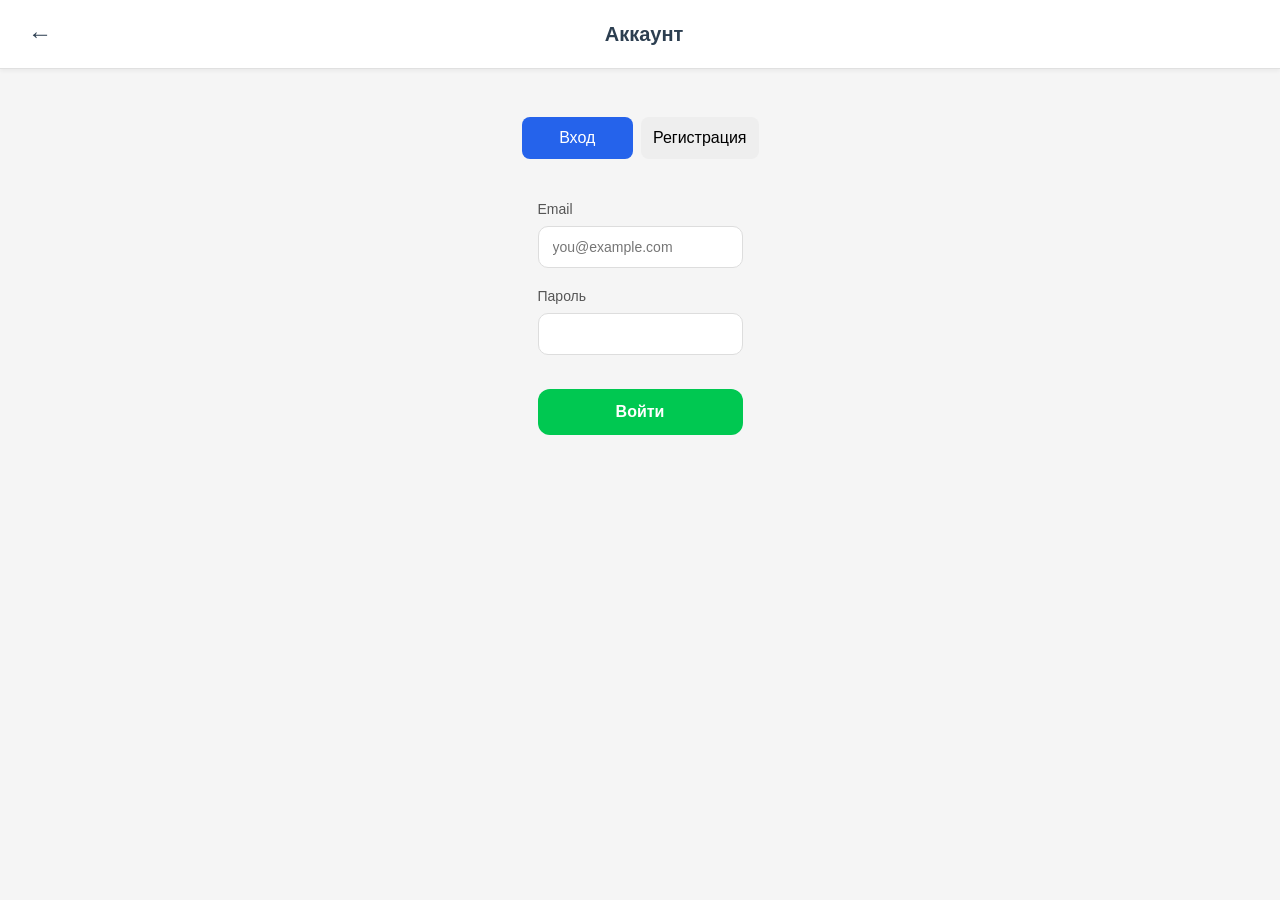
==== web/auth.html @ 5b837777 "first commit" ====
<!DOCTYPE html>
<html lang="ru">
<head>
    <meta charset="UTF-8">
    <meta name="viewport" content="width=device-width, initial-scale=1.0">
    <title>Вход — Auto Ads</title>
    <link rel="stylesheet" href="css/style.css">
    <style>
        .auth-wrap { max-width: 420px; margin: 2rem auto; padding: 1rem; }
        .auth-tabs { display: flex; gap: 0.5rem; margin-bottom: 1.5rem; }
        .auth-tabs button { flex: 1; padding: 0.75rem; border: none; background: #eee; cursor: pointer; border-radius: 8px; font-size: 1rem; }
        .auth-tabs button.active { background: #2563eb; color: #fff; }
        .auth-panel { display: none; }
        .auth-panel.active { display: block; }
        .auth-error { color: #b91c1c; margin-bottom: 1rem; font-size: 0.9rem; }
        .auth-hint { font-size: 0.85rem; color: #666; margin-top: 0.5rem; }
    </style>
</head>
<body>
    <div class="app">
        <header class="header">
            <button class="back-btn" onclick="location.href='index.html'">←</button>
            <h1>Аккаунт</h1>
            <span style="width:40px"></span>
        </header>

        <div class="auth-wrap">
            <div class="auth-tabs">
                <button type="button" id="tabLogin" class="active">Вход</button>
                <button type="button" id="tabRegister">Регистрация</button>
            </div>

            <div id="err" class="auth-error" style="display:none;"></div>

            <div id="panelLogin" class="auth-panel active">
                <form id="formLogin" class="ad-form">
                    <div class="form-group">
                        <label>Email</label>
                        <input type="email" id="loginEmail" required autocomplete="email" placeholder="you@example.com">
                    </div>
                    <div class="form-group">
                        <label>Пароль</label>
                        <input type="password" id="loginPassword" required autocomplete="current-password" minlength="8">
                    </div>
                    <button type="submit" class="submit-btn">Войти</button>
                </form>
            </div>

            <div id="panelRegister" class="auth-panel">
                <form id="formRegister" class="ad-form">
                    <div class="form-group">
                        <label>Email</label>
                        <input type="email" id="regEmail" required autocomplete="email">
                    </div>
                    <div class="form-group">
                        <label>Пароль</label>
                        <input type="password" id="regPassword" required autocomplete="new-password" minlength="8">
                        <div class="auth-hint">Не менее 8 символов</div>
                    </div>
                    <div class="form-row">
                        <div class="form-group">
                            <label>Имя</label>
                            <input type="text" id="regFirst" placeholder="Иван">
                        </div>
                        <div class="form-group">
                            <label>Фамилия</label>
                            <input type="text" id="regLast" placeholder="Иванов">
                        </div>
                    </div>
                    <button type="submit" class="submit-btn">Зарегистрироваться</button>
                </form>
            </div>
        </div>
    </div>

    <script src="js/auth.js"></script>
    <script src="js/api.js"></script>
    <script>
        const params = new URLSearchParams(window.location.search);
        const nextUrl = params.get('next') || 'index.html';

        function showErr(msg) {
            const el = document.getElementById('err');
            el.textContent = msg;
            el.style.display = msg ? 'block' : 'none';
        }

        document.getElementById('tabLogin').addEventListener('click', () => {
            document.getElementById('tabLogin').classList.add('active');
            document.getElementById('tabRegister').classList.remove('active');
            document.getElementById('panelLogin').classList.add('active');
            document.getElementById('panelRegister').classList.remove('active');
            showErr('');
        });
        document.getElementById('tabRegister').addEventListener('click', () => {
            document.getElementById('tabRegister').classList.add('active');
            document.getElementById('tabLogin').classList.remove('active');
            document.getElementById('panelRegister').classList.add('active');
            document.getElementById('panelLogin').classList.remove('active');
            showErr('');
        });

        document.getElementById('formLogin').addEventListener('submit', async (e) => {
            e.preventDefault();
            showErr('');
            try {
                await api.auth.login(
                    document.getElementById('loginEmail').value.trim(),
                    document.getElementById('loginPassword').value
                );
                window.location.href = nextUrl;
            } catch (err) {
                showErr(err.message || 'Ошибка входа');
            }
        });

        document.getElementById('formRegister').addEventListener('submit', async (e) => {
            e.preventDefault();
            showErr('');
            try {
                await api.auth.register(
                    document.getElementById('regEmail').value.trim(),
                    document.getElementById('regPassword').value,
                    document.getElementById('regFirst').value.trim() || null,
                    document.getElementById('regLast').value.trim() || null
                );
                window.location.href = nextUrl;
            } catch (err) {
                showErr(err.message || 'Ошибка регистрации');
            }
        });
    </script>
</body>
</html>
---- web/css/style.css ----
* {
    margin: 0;
    padding: 0;
    box-sizing: border-box;
}

:root {
    --primary: #2A6BFF;
    --primary-dark: #1E5AE8;
    --secondary: #FF6B2A;
    --success: #00C851;
    --danger: #ff4444;
    --warning: #ffbb33;
    --dark: #2c3e50;
    --light: #ecf0f1;
    --gray: #95a5a6;
    --white: #ffffff;
}

body {
    font-family: -apple-system, BlinkMacSystemFont, 'Segoe UI', Roboto, Helvetica, Arial, sans-serif;
    background: #f5f5f5;
    color: #333;
    line-height: 1.5;
}

.app {
    max-width: 100%;
    min-height: 100vh;
    display: flex;
    flex-direction: column;
    padding-bottom: 65px;
}

/* Header */
.header {
    background: var(--white);
    padding: 12px 16px;
    display: flex;
    justify-content: space-between;
    align-items: center;
    border-bottom: 1px solid #e0e0e0;
    position: sticky;
    top: 0;
    z-index: 100;
    box-shadow: 0 2px 4px rgba(0,0,0,0.05);
}

.header h1 {
    font-size: 20px;
    font-weight: 600;
    color: var(--dark);
}

.menu-btn, .profile-btn, .back-btn, .add-btn, .settings-btn {
    background: none;
    border: none;
    font-size: 24px;
    cursor: pointer;
    padding: 8px 12px;
    border-radius: 12px;
    transition: all 0.2s;
    color: var(--dark);
}

.menu-btn:hover, .profile-btn:hover, .back-btn:hover,
.add-btn:hover, .settings-btn:hover {
    background: #f0f0f0;
}

/* Search Section */
.search-section {
    padding: 12px 16px;
    background: var(--white);
    border-bottom: 1px solid #e0e0e0;
}

.search-bar {
    display: flex;
    gap: 8px;
    margin-bottom: 8px;
}

.search-bar input {
    flex: 1;
    padding: 12px 16px;
    border: 1px solid #ddd;
    border-radius: 24px;
    font-size: 14px;
    background: #f8f9fa;
    transition: all 0.2s;
}

.search-bar input:focus {
    outline: none;
    border-color: var(--primary);
    background: var(--white);
}

.search-bar button {
    padding: 12px 20px;
    background: var(--primary);
    color: white;
    border: none;
    border-radius: 24px;
    font-size: 14px;
    font-weight: 500;
    cursor: pointer;
    transition: background 0.2s;
}

.search-bar button:hover {
    background: var(--primary-dark);
}

.toggle-filters {
    width: 100%;
    padding: 10px;
    background: #f0f0f0;
    border: none;
    border-radius: 12px;
    font-size: 14px;
    cursor: pointer;
    transition: background 0.2s;
}

.toggle-filters:hover {
    background: #e0e0e0;
}

.filters {
    margin-top: 12px;
    padding: 16px;
    background: #f8f9fa;
    border-radius: 12px;
    animation: slideDown 0.3s ease;
}

@keyframes slideDown {
    from {
        opacity: 0;
        transform: translateY(-10px);
    }
    to {
        opacity: 1;
        transform: translateY(0);
    }
}

.filters select,
.filters input {
    width: 100%;
    margin-bottom: 10px;
    padding: 10px 12px;
    border: 1px solid #ddd;
    border-radius: 8px;
    font-size: 14px;
}

.filter-row {
    display: grid;
    grid-template-columns: 1fr 1fr;
    gap: 8px;
    margin-bottom: 10px;
}

.apply-btn {
    width: 100%;
    padding: 12px;
    background: var(--success);
    color: white;
    border: none;
    border-radius: 8px;
    font-size: 14px;
    font-weight: 500;
    cursor: pointer;
    transition: opacity 0.2s;
}

.apply-btn:hover {
    opacity: 0.9;
}

/* Ads Grid */
.ads-grid {
    flex: 1;
    padding: 16px;
    display: grid;
    grid-template-columns: repeat(auto-fill, minmax(160px, 1fr));
    gap: 12px;
}

.ad-card {
    background: var(--white);
    border-radius: 12px;
    overflow: hidden;
    box-shadow: 0 2px 8px rgba(0,0,0,0.1);
    cursor: pointer;
    transition: transform 0.2s, box-shadow 0.2s;
}

.ad-card:hover {
    transform: translateY(-2px);
    box-shadow: 0 4px 12px rgba(0,0,0,0.15);
}

.ad-card img {
    width: 100%;
    height: 140px;
    object-fit: cover;
    background: #f0f0f0;
}

.ad-info {
    padding: 12px;
}

.ad-info h3 {
    font-size: 15px;
    font-weight: 600;
    margin-bottom: 4px;
    white-space: nowrap;
    overflow: hidden;
    text-overflow: ellipsis;
}

.ad-year {
    font-size: 12px;
    color: #666;
    margin-bottom: 4px;
}

.ad-price {
    font-weight: bold;
    color: var(--primary);
    margin-bottom: 4px;
    font-size: 14px;
}

.ad-meta {
    font-size: 11px;
    color: #888;
    display: flex;
    justify-content: space-between;
}

/* Pagination */
.pagination {
    display: flex;
    justify-content: center;
    align-items: center;
    gap: 16px;
    padding: 16px;
    background: var(--white);
    border-top: 1px solid #e0e0e0;
}

.pagination button {
    padding: 8px 20px;
    background: var(--primary);
    color: white;
    border: none;
    border-radius: 24px;
    cursor: pointer;
    font-size: 14px;
    font-weight: 500;
    transition: background 0.2s;
}

.pagination button:hover:not(:disabled) {
    background: var(--primary-dark);
}

.pagination button:disabled {
    background: #ccc;
    cursor: not-allowed;
}

.page-info {
    font-size: 14px;
    color: #666;
}

/* Bottom Navigation */
.bottom-nav {
    display: flex;
    justify-content: space-around;
    padding: 8px 16px;
    background: var(--white);
    border-top: 1px solid #e0e0e0;
    position: fixed;
    bottom: 0;
    left: 0;
    right: 0;
    z-index: 100;
}

.nav-btn {
    background: none;
    border: none;
    display: flex;
    flex-direction: column;
    align-items: center;
    gap: 4px;
    padding: 8px 12px;
    border-radius: 12px;
    cursor: pointer;
    transition: all 0.2s;
    opacity: 0.5;
}

.nav-btn .nav-icon {
    font-size: 22px;
}

.nav-btn span:last-child {
    font-size: 11px;
    font-weight: 500;
}

.nav-btn.active {
    opacity: 1;
    color: var(--primary);
}

.nav-btn:hover {
    background: #f0f0f0;
}

/* Ad Detail */
.ad-detail {
    padding: 16px;
    flex: 1;
}

.ad-gallery {
    display: flex;
    overflow-x: auto;
    gap: 12px;
    margin-bottom: 20px;
    scroll-snap-type: x mandatory;
    -webkit-overflow-scrolling: touch;
}

.ad-gallery img {
    width: 100%;
    max-height: 300px;
    object-fit: cover;
    border-radius: 12px;
    scroll-snap-align: start;
    background: #f0f0f0;
}

.ad-detail-info {
    background: var(--white);
    border-radius: 16px;
    padding: 20px;
    margin-bottom: 16px;
    box-shadow: 0 2px 8px rgba(0,0,0,0.05);
}

.detail-row {
    display: flex;
    justify-content: space-between;
    padding: 12px 0;
    border-bottom: 1px solid #f0f0f0;
}

.detail-row:last-child {
    border-bottom: none;
}

.detail-label {
    color: #666;
    font-size: 14px;
}

.detail-value {
    font-weight: 500;
    color: var(--dark);
}

.description-text {
    margin-top: 12px;
    padding-top: 12px;
    border-top: 1px solid #f0f0f0;
    line-height: 1.6;
    color: #555;
}

.contact-bar {
    padding: 12px 16px;
    background: var(--white);
    border-top: 1px solid #e0e0e0;
    position: sticky;
    bottom: 65px;
}

.contact-btn {
    width: 100%;
    padding: 14px;
    background: var(--primary);
    color: white;
    border: none;
    border-radius: 12px;
    font-size: 16px;
    font-weight: 600;
    cursor: pointer;
    transition: background 0.2s;
}

.contact-btn:hover {
    background: var(--primary-dark);
}

/* Form */
.ad-form {
    padding: 16px;
}

.form-group {
    margin-bottom: 18px;
}

.form-group label {
    display: block;
    margin-bottom: 6px;
    font-size: 14px;
    font-weight: 500;
    color: #555;
}

.form-group input,
.form-group select,
.form-group textarea {
    width: 100%;
    padding: 12px 14px;
    border: 1px solid #ddd;
    border-radius: 10px;
    font-size: 14px;
    transition: border-color 0.2s;
}

.form-group input:focus,
.form-group select:focus,
.form-group textarea:focus {
    outline: none;
    border-color: var(--primary);
}

.form-row {
    display: grid;
    grid-template-columns: 1fr 1fr;
    gap: 12px;
}

.photo-upload {
    border: 2px dashed #ddd;
    border-radius: 12px;
    padding: 20px;
    text-align: center;
    cursor: pointer;
    transition: border-color 0.2s;
}

.photo-upload:hover {
    border-color: var(--primary);
}

.photo-preview {
    display: flex;
    flex-wrap: wrap;
    gap: 8px;
    margin-top: 12px;
}

.photo-preview img {
    width: 80px;
    height: 80px;
    object-fit: cover;
    border-radius: 8px;
    cursor: pointer;
    position: relative;
}

.photo-preview .remove-photo {
    position: absolute;
    top: -8px;
    right: -8px;
    background: var(--danger);
    color: white;
    border-radius: 50%;
    width: 20px;
    height: 20px;
    display: flex;
    align-items: center;
    justify-content: center;
    font-size: 12px;
    cursor: pointer;
}

.submit-btn {
    width: 100%;
    padding: 14px;
    background: var(--success);
    color: white;
    border: none;
    border-radius: 12px;
    font-size: 16px;
    font-weight: 600;
    cursor: pointer;
    margin-top: 16px;
    transition: opacity 0.2s;
}

.submit-btn:hover {
    opacity: 0.9;
}

/* Profile */
.profile-container {
    padding: 20px;
}

.profile-header {
    text-align: center;
    margin-bottom: 24px;
}

.profile-avatar {
    width: 80px;
    height: 80px;
    background: var(--primary);
    border-radius: 50%;
    display: flex;
    align-items: center;
    justify-content: center;
    margin: 0 auto 12px;
    font-size: 40px;
    color: white;
}

.profile-name {
    font-size: 20px;
    font-weight: 600;
    margin-bottom: 4px;
}

.profile-username {
    color: #666;
    font-size: 14px;
}

.stats-grid {
    display: grid;
    grid-template-columns: repeat(3, 1fr);
    gap: 12px;
    margin-bottom: 24px;
}

.stat-card {
    background: var(--white);
    padding: 16px;
    border-radius: 12px;
    text-align: center;
    box-shadow: 0 2px 4px rgba(0,0,0,0.05);
}

.stat-value {
    font-size: 24px;
    font-weight: bold;
    color: var(--primary);
}

.stat-label {
    font-size: 12px;
    color: #666;
    margin-top: 4px;
}

.profile-menu {
    background: var(--white);
    border-radius: 12px;
    overflow: hidden;
}

.menu-item {
    display: flex;
    justify-content: space-between;
    align-items: center;
    padding: 16px;
    border-bottom: 1px solid #f0f0f0;
    cursor: pointer;
    transition: background 0.2s;
}

.menu-item:hover {
    background: #f8f9fa;
}

.menu-item:last-child {
    border-bottom: none;
}

/* My Ads List */
.my-ads-list {
    padding: 16px;
}

.my-ad-card {
    background: var(--white);
    border-radius: 12px;
    margin-bottom: 12px;
    overflow: hidden;
    box-shadow: 0 2px 4px rgba(0,0,0,0.05);
}

.my-ad-content {
    display: flex;
    gap: 12px;
    padding: 12px;
}

.my-ad-image {
    width: 80px;
    height: 80px;
    object-fit: cover;
    border-radius: 8px;
}

.my-ad-info {
    flex: 1;
}

.my-ad-title {
    font-weight: 600;
    margin-bottom: 4px;
}

.my-ad-price {
    color: var(--primary);
    font-weight: bold;
    margin-bottom: 4px;
}

.my-ad-status {
    font-size: 12px;
    padding: 2px 8px;
    border-radius: 12px;
    display: inline-block;
}

.status-active {
    background: #e8f5e9;
    color: var(--success);
}

.status-inactive {
    background: #ffebee;
    color: var(--danger);
}

.my-ad-actions {
    display: flex;
    gap: 8px;
    padding: 12px;
    border-top: 1px solid #f0f0f0;
}

.my-ad-actions button {
    flex: 1;
    padding: 8px;
    border: none;
    border-radius: 8px;
    cursor: pointer;
    font-size: 13px;
}

.edit-btn {
    background: #f0f0f0;
    color: #666;
}

.delete-btn {
    background: #ffebee;
    color: var(--danger);
}

/* Help Section */
.help-container {
    padding: 20px;
}

.help-section {
    background: var(--white);
    border-radius: 12px;
    padding: 20px;
    margin-bottom: 16px;
    box-shadow: 0 2px 4px rgba(0,0,0,0.05);
}

.help-section h3 {
    margin-bottom: 12px;
    color: var(--dark);
}

.help-section p {
    margin-bottom: 8px;
    color: #555;
    line-height: 1.5;
}

/* Loading & Error */
.loading {
    text-align: center;
    padding: 48px;
    color: #666;
}

.error {
    text-align: center;
    padding: 48px;
    color: var(--danger);
}

.no-ads {
    text-align: center;
    padding: 48px;
    color: #666;
}

/* Responsive */
@media (min-width: 768px) {
    .ads-grid {
        grid-template-columns: repeat(4, 1fr);
    }
    
    .ad-card img {
        height: 160px;
    }
}

@media (min-width: 1024px) {
    .ads-grid {
        grid-template-columns: repeat(5, 1fr);
    }
}
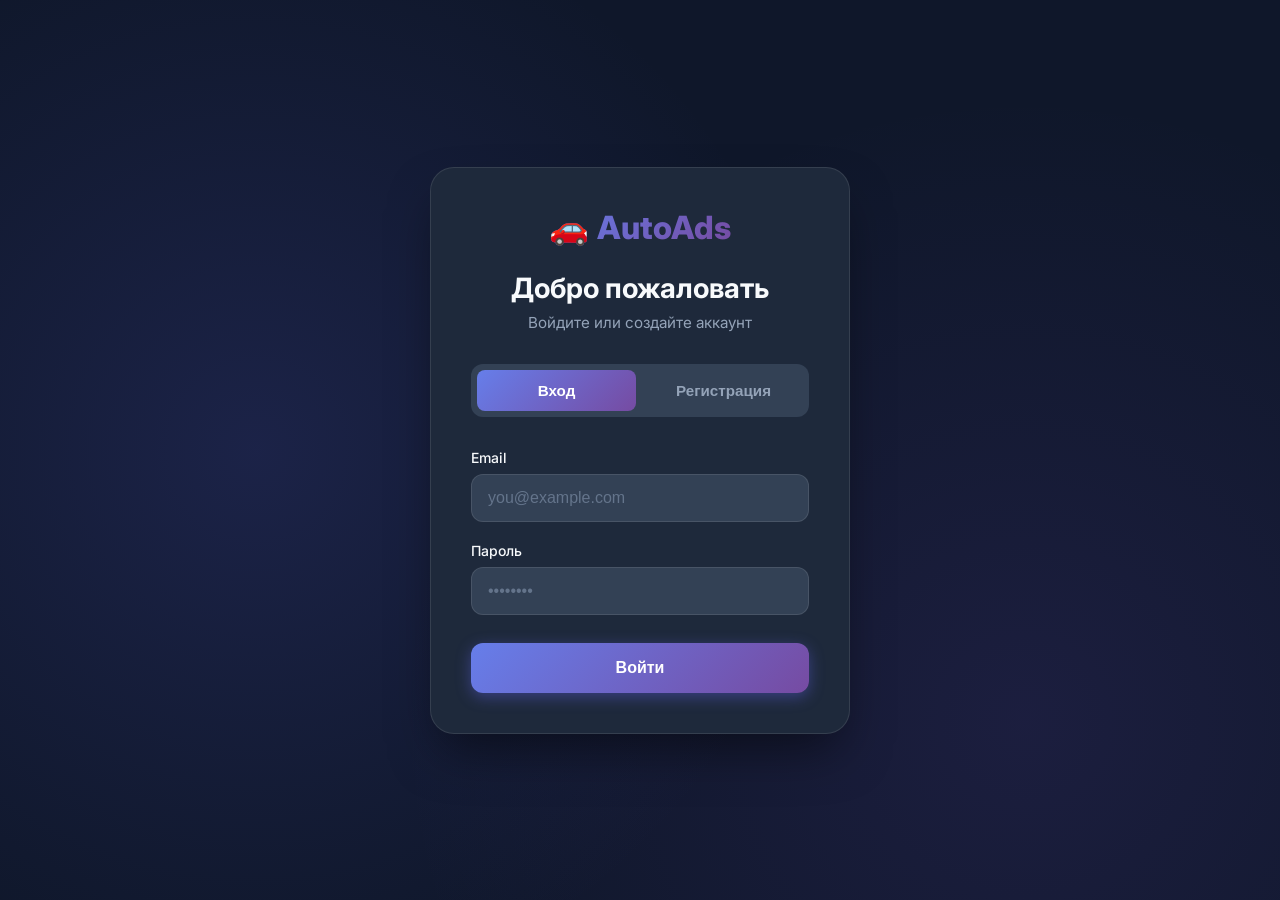
==== commit 2dfb3c49: "Update auth.html" ====
--- a/web/auth.html
+++ b/web/auth.html
@@ -3,132 +3,349 @@
 <head>
     <meta charset="UTF-8">
     <meta name="viewport" content="width=device-width, initial-scale=1.0">
-    <title>Вход — Auto Ads</title>
-    <link rel="stylesheet" href="css/style.css">
+    <title>Авторизация - AutoAds</title>
+    <link rel="preconnect" href="https://fonts.googleapis.com">
+    <link rel="preconnect" href="https://fonts.gstatic.com" crossorigin>
+    <link href="https://fonts.googleapis.com/css2?family=Inter:wght@400;500;600;700;800&display=swap" rel="stylesheet">
     <style>
-        .auth-wrap { max-width: 420px; margin: 2rem auto; padding: 1rem; }
-        .auth-tabs { display: flex; gap: 0.5rem; margin-bottom: 1.5rem; }
-        .auth-tabs button { flex: 1; padding: 0.75rem; border: none; background: #eee; cursor: pointer; border-radius: 8px; font-size: 1rem; }
-        .auth-tabs button.active { background: #2563eb; color: #fff; }
-        .auth-panel { display: none; }
-        .auth-panel.active { display: block; }
-        .auth-error { color: #b91c1c; margin-bottom: 1rem; font-size: 0.9rem; }
-        .auth-hint { font-size: 0.85rem; color: #666; margin-top: 0.5rem; }
+        * {
+            margin: 0;
+            padding: 0;
+            box-sizing: border-box;
+        }
+
+        body {
+            font-family: 'Inter', -apple-system, BlinkMacSystemFont, 'Segoe UI', Roboto, sans-serif;
+            background: #0f172a;
+            min-height: 100vh;
+            display: flex;
+            align-items: center;
+            justify-content: center;
+            background-image: 
+                radial-gradient(circle at 20% 50%, rgba(99, 102, 241, 0.15) 0%, transparent 50%),
+                radial-gradient(circle at 80% 80%, rgba(139, 92, 246, 0.1) 0%, transparent 50%);
+            padding: 2rem;
+        }
+
+        .auth-container {
+            width: 100%;
+            max-width: 420px;
+        }
+
+        .auth-card {
+            background: #1e293b;
+            border-radius: 24px;
+            padding: 2.5rem;
+            border: 1px solid rgba(255, 255, 255, 0.1);
+            box-shadow: 0 25px 50px -12px rgba(0, 0, 0, 0.5);
+        }
+
+        .auth-header {
+            text-align: center;
+            margin-bottom: 2rem;
+        }
+
+        .logo {
+            font-size: 2rem;
+            font-weight: 800;
+            background: linear-gradient(135deg, #667eea 0%, #764ba2 100%);
+            -webkit-background-clip: text;
+            -webkit-text-fill-color: transparent;
+            text-decoration: none;
+            display: inline-flex;
+            align-items: center;
+            gap: 0.5rem;
+            margin-bottom: 1.5rem;
+        }
+
+        .logo::before {
+            content: "🚗";
+            -webkit-text-fill-color: initial;
+        }
+
+        .auth-title {
+            font-size: 1.75rem;
+            font-weight: 700;
+            color: #f8fafc;
+            margin-bottom: 0.5rem;
+        }
+
+        .auth-subtitle {
+            color: #94a3b8;
+            font-size: 0.95rem;
+        }
+
+        .tabs {
+            display: flex;
+            gap: 0.5rem;
+            margin-bottom: 2rem;
+            background: #334155;
+            padding: 0.375rem;
+            border-radius: 12px;
+        }
+
+        .tab {
+            flex: 1;
+            padding: 0.75rem 1rem;
+            border: none;
+            background: transparent;
+            color: #94a3b8;
+            font-size: 0.95rem;
+            font-weight: 600;
+            cursor: pointer;
+            border-radius: 8px;
+            transition: all 0.3s ease;
+        }
+
+        .tab.active {
+            background: linear-gradient(135deg, #667eea 0%, #764ba2 100%);
+            color: white;
+        }
+
+        .tab:hover:not(.active) {
+            color: #f8fafc;
+        }
+
+        .form-group {
+            margin-bottom: 1.25rem;
+        }
+
+        .form-label {
+            display: block;
+            color: #f8fafc;
+            font-size: 0.875rem;
+            font-weight: 500;
+            margin-bottom: 0.5rem;
+        }
+
+        .form-input {
+            width: 100%;
+            padding: 0.875rem 1rem;
+            background: #334155;
+            border: 1px solid rgba(255, 255, 255, 0.1);
+            border-radius: 12px;
+            color: #f8fafc;
+            font-size: 1rem;
+            transition: all 0.3s ease;
+        }
+
+        .form-input:focus {
+            outline: none;
+            border-color: #6366f1;
+            box-shadow: 0 0 0 3px rgba(99, 102, 241, 0.2);
+        }
+
+        .form-input::placeholder {
+            color: #64748b;
+        }
+
+        .form-row {
+            display: grid;
+            grid-template-columns: 1fr 1fr;
+            gap: 1rem;
+        }
+
+        .btn-submit {
+            width: 100%;
+            padding: 1rem;
+            background: linear-gradient(135deg, #667eea 0%, #764ba2 100%);
+            color: white;
+            border: none;
+            border-radius: 12px;
+            font-size: 1rem;
+            font-weight: 600;
+            cursor: pointer;
+            transition: all 0.3s ease;
+            margin-top: 0.5rem;
+            box-shadow: 0 4px 15px rgba(99, 102, 241, 0.4);
+        }
+
+        .btn-submit:hover {
+            transform: translateY(-2px);
+            box-shadow: 0 8px 25px rgba(99, 102, 241, 0.6);
+        }
+
+        .btn-submit:active {
+            transform: translateY(0);
+        }
+
+        .error-message {
+            background: rgba(239, 68, 68, 0.1);
+            border: 1px solid rgba(239, 68, 68, 0.3);
+            color: #ef4444;
+            padding: 0.875rem 1rem;
+            border-radius: 12px;
+            margin-bottom: 1rem;
+            font-size: 0.875rem;
+            display: none;
+        }
+
+        .error-message.show {
+            display: block;
+        }
+
+        .form-section {
+            display: none;
+        }
+
+        .form-section.active {
+            display: block;
+        }
+
+        @media (max-width: 480px) {
+            .auth-card {
+                padding: 1.5rem;
+            }
+
+            .form-row {
+                grid-template-columns: 1fr;
+            }
+        }
     </style>
 </head>
 <body>
-    <div class="app">
-        <header class="header">
-            <button class="back-btn" onclick="location.href='index.html'">←</button>
-            <h1>Аккаунт</h1>
-            <span style="width:40px"></span>
-        </header>
-
-        <div class="auth-wrap">
-            <div class="auth-tabs">
-                <button type="button" id="tabLogin" class="active">Вход</button>
-                <button type="button" id="tabRegister">Регистрация</button>
+    <div class="auth-container">
+        <div class="auth-card">
+            <div class="auth-header">
+                <a href="/" class="logo">AutoAds</a>
+                <h1 class="auth-title">Добро пожаловать</h1>
+                <p class="auth-subtitle">Войдите или создайте аккаунт</p>
             </div>
 
-            <div id="err" class="auth-error" style="display:none;"></div>
-
-            <div id="panelLogin" class="auth-panel active">
-                <form id="formLogin" class="ad-form">
+            <div class="tabs">
+                <button class="tab active" onclick="switchTab('login')">Вход</button>
+                <button class="tab" onclick="switchTab('register')">Регистрация</button>
+            </div>
+
+            <div id="error-msg" class="error-message"></div>
+
+            <!-- Login Form -->
+            <form id="login-form" class="form-section active" onsubmit="handleLogin(event)">
+                <div class="form-group">
+                    <label class="form-label">Email</label>
+                    <input type="email" class="form-input" id="login-email" placeholder="you@example.com" required>
+                </div>
+                <div class="form-group">
+                    <label class="form-label">Пароль</label>
+                    <input type="password" class="form-input" id="login-password" placeholder="••••••••" required>
+                </div>
+                <button type="submit" class="btn-submit">Войти</button>
+            </form>
+
+            <!-- Register Form -->
+            <form id="register-form" class="form-section" onsubmit="handleRegister(event)">
+                <div class="form-row">
                     <div class="form-group">
-                        <label>Email</label>
-                        <input type="email" id="loginEmail" required autocomplete="email" placeholder="you@example.com">
+                        <label class="form-label">Имя</label>
+                        <input type="text" class="form-input" id="reg-firstname" placeholder="Иван">
                     </div>
                     <div class="form-group">
-                        <label>Пароль</label>
-                        <input type="password" id="loginPassword" required autocomplete="current-password" minlength="8">
+                        <label class="form-label">Фамилия</label>
+                        <input type="text" class="form-input" id="reg-lastname" placeholder="Иванов">
                     </div>
-                    <button type="submit" class="submit-btn">Войти</button>
-                </form>
-            </div>
-
-            <div id="panelRegister" class="auth-panel">
-                <form id="formRegister" class="ad-form">
-                    <div class="form-group">
-                        <label>Email</label>
-                        <input type="email" id="regEmail" required autocomplete="email">
-                    </div>
-                    <div class="form-group">
-                        <label>Пароль</label>
-                        <input type="password" id="regPassword" required autocomplete="new-password" minlength="8">
-                        <div class="auth-hint">Не менее 8 символов</div>
-                    </div>
-                    <div class="form-row">
-                        <div class="form-group">
-                            <label>Имя</label>
-                            <input type="text" id="regFirst" placeholder="Иван">
-                        </div>
-                        <div class="form-group">
-                            <label>Фамилия</label>
-                            <input type="text" id="regLast" placeholder="Иванов">
-                        </div>
-                    </div>
-                    <button type="submit" class="submit-btn">Зарегистрироваться</button>
-                </form>
-            </div>
+                </div>
+                <div class="form-group">
+                    <label class="form-label">Email</label>
+                    <input type="email" class="form-input" id="reg-email" placeholder="you@example.com" required>
+                </div>
+                <div class="form-group">
+                    <label class="form-label">Пароль</label>
+                    <input type="password" class="form-input" id="reg-password" placeholder="Минимум 8 символов" required minlength="8">
+                </div>
+                <button type="submit" class="btn-submit">Создать аккаунт</button>
+            </form>
         </div>
     </div>
 
-    <script src="js/auth.js"></script>
-    <script src="js/api.js"></script>
     <script>
-        const params = new URLSearchParams(window.location.search);
-        const nextUrl = params.get('next') || 'index.html';
-
-        function showErr(msg) {
-            const el = document.getElementById('err');
-            el.textContent = msg;
-            el.style.display = msg ? 'block' : 'none';
-        }
-
-        document.getElementById('tabLogin').addEventListener('click', () => {
-            document.getElementById('tabLogin').classList.add('active');
-            document.getElementById('tabRegister').classList.remove('active');
-            document.getElementById('panelLogin').classList.add('active');
-            document.getElementById('panelRegister').classList.remove('active');
-            showErr('');
-        });
-        document.getElementById('tabRegister').addEventListener('click', () => {
-            document.getElementById('tabRegister').classList.add('active');
-            document.getElementById('tabLogin').classList.remove('active');
-            document.getElementById('panelRegister').classList.add('active');
-            document.getElementById('panelLogin').classList.remove('active');
-            showErr('');
-        });
-
-        document.getElementById('formLogin').addEventListener('submit', async (e) => {
+        const API_URL = '/api';
+
+        function switchTab(tab) {
+            const tabs = document.querySelectorAll('.tab');
+            const sections = document.querySelectorAll('.form-section');
+            
+            tabs.forEach(t => t.classList.remove('active'));
+            sections.forEach(s => s.classList.remove('active'));
+            
+            if (tab === 'login') {
+                tabs[0].classList.add('active');
+                document.getElementById('login-form').classList.add('active');
+            } else {
+                tabs[1].classList.add('active');
+                document.getElementById('register-form').classList.add('active');
+            }
+            
+            hideError();
+        }
+
+        function showError(message) {
+            const errorDiv = document.getElementById('error-msg');
+            errorDiv.textContent = message;
+            errorDiv.classList.add('show');
+        }
+
+        function hideError() {
+            const errorDiv = document.getElementById('error-msg');
+            errorDiv.classList.remove('show');
+        }
+
+        async function handleLogin(e) {
             e.preventDefault();
-            showErr('');
+            hideError();
+            
+            const email = document.getElementById('login-email').value;
+            const password = document.getElementById('login-password').value;
+            
             try {
-                await api.auth.login(
-                    document.getElementById('loginEmail').value.trim(),
-                    document.getElementById('loginPassword').value
-                );
-                window.location.href = nextUrl;
-            } catch (err) {
-                showErr(err.message || 'Ошибка входа');
-            }
-        });
-
-        document.getElementById('formRegister').addEventListener('submit', async (e) => {
+                const response = await fetch(`${API_URL}/auth/login`, {
+                    method: 'POST',
+                    headers: { 'Content-Type': 'application/json' },
+                    body: JSON.stringify({ email, password })
+                });
+                
+                const data = await response.json();
+                
+                if (!response.ok) {
+                    throw new Error(data.detail || 'Ошибка входа');
+                }
+                
+                localStorage.setItem('token', data.access_token);
+                localStorage.setItem('user', JSON.stringify(data.user));
+                window.location.href = '/';
+            } catch (error) {
+                showError(error.message);
+            }
+        }
+
+        async function handleRegister(e) {
             e.preventDefault();
-            showErr('');
+            hideError();
+            
+            const email = document.getElementById('reg-email').value;
+            const password = document.getElementById('reg-password').value;
+            const first_name = document.getElementById('reg-firstname').value;
+            const last_name = document.getElementById('reg-lastname').value;
+            
             try {
-                await api.auth.register(
-                    document.getElementById('regEmail').value.trim(),
-                    document.getElementById('regPassword').value,
-                    document.getElementById('regFirst').value.trim() || null,
-                    document.getElementById('regLast').value.trim() || null
-                );
-                window.location.href = nextUrl;
-            } catch (err) {
-                showErr(err.message || 'Ошибка регистрации');
-            }
-        });
+                const response = await fetch(`${API_URL}/auth/register`, {
+                    method: 'POST',
+                    headers: { 'Content-Type': 'application/json' },
+                    body: JSON.stringify({ email, password, first_name, last_name })
+                });
+                
+                const data = await response.json();
+                
+                if (!response.ok) {
+                    throw new Error(data.detail || 'Ошибка регистрации');
+                }
+                
+                localStorage.setItem('token', data.access_token);
+                localStorage.setItem('user', JSON.stringify(data.user));
+                window.location.href = '/';
+            } catch (error) {
+                showError(error.message);
+            }
+        }
     </script>
 </body>
 </html>
